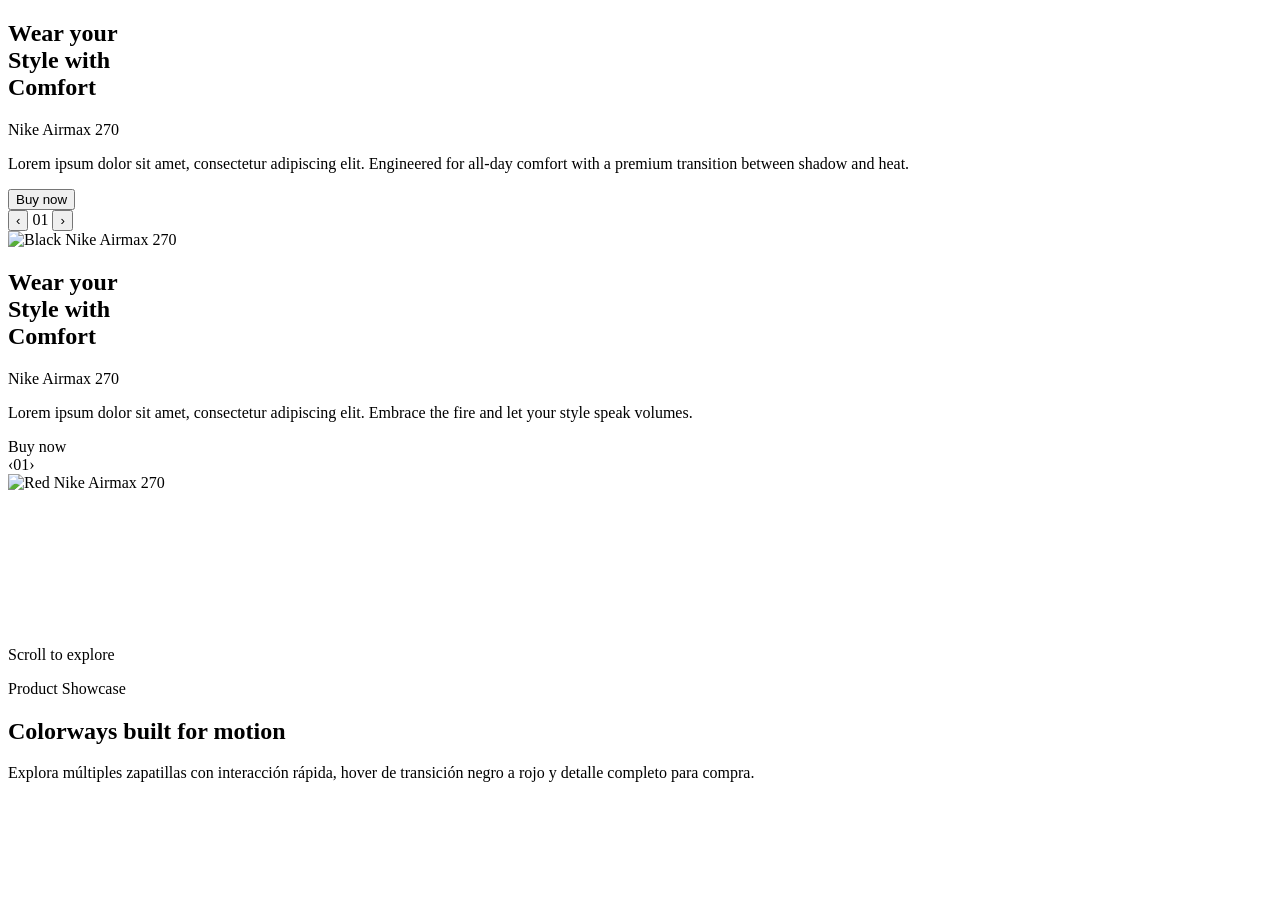
==== index.html @ 1568dc24 "Add files via upload" ====
<!DOCTYPE html>
<html lang="es">
<head>
  <meta charset="UTF-8">
  <meta name="viewport" content="width=device-width, initial-scale=1.0">
  <title>Leonardise | Premium Sneaker Showcase</title>
  <meta name="description" content="Leonardise premium e-commerce sneaker showcase with black to red Nike-inspired transition.">
  <link rel="stylesheet" href="assets/css/global.css">
  <link rel="stylesheet" href="assets/css/index.css">
  <link rel="stylesheet" href="assets/css/products.css">
</head>
<body>
  <div id="site-header"></div>
  <main>
    <section id="top" class="hero">
      <div class="hero-bg">
        <div class="hero-left">
          <div class="hero-content">
            <h1 class="hero-title">Wear your<br>Style with<br>Comfort</h1>
            <div class="hero-model">Nike Airmax 270</div>
            <p class="hero-text">Lorem ipsum dolor sit amet, consectetur adipiscing elit. Engineered for all-day comfort with a premium transition between shadow and heat.</p>
            <div class="hero-controls">
              <button id="hero-buy" class="btn btn-primary">Buy now</button>
              <div class="stepper">
                <button class="circle-btn" aria-label="Previous">‹</button>
                <span class="step">01</span>
                <button class="circle-btn" aria-label="Next">›</button>
              </div>
            </div>
          </div>
          <div class="hero-shoe-wrap"><img class="hero-shoe" src="assets/images/black-sneaker.png" alt="Black Nike Airmax 270"></div>
        </div>
        <div class="hero-right">
          <div class="hero-content">
            <h1 class="hero-title">Wear your<br>Style with<br>Comfort</h1>
            <div class="hero-model">Nike Airmax 270</div>
            <p class="hero-text">Lorem ipsum dolor sit amet, consectetur adipiscing elit. Embrace the fire and let your style speak volumes.</p>
            <div class="hero-controls">
              <span class="btn btn-primary">Buy now</span>
              <div class="stepper"><span class="circle-btn">‹</span><span class="step">01</span><span class="circle-btn">›</span></div>
            </div>
          </div>
          <div class="hero-shoe-wrap"><img class="hero-shoe" src="assets/images/red-sneaker.png" alt="Red Nike Airmax 270"></div>
        </div>
      </div>
      <svg class="slice-line" preserveAspectRatio="none"><line x1="35%" y1="0" x2="75%" y2="100%" stroke="white" stroke-width="2"></line></svg>
      <div class="vertical-copy">Scroll to explore</div>
      <div class="side-dots"><a href="#top"></a><a href="#products"></a><a href="#related"></a><a href="#site-footer"></a></div>
    </section>
    <section id="products" class="showcase-preview">
      <div class="container">
        <div class="preview-head">
          <div>
            <p class="eyebrow">Product Showcase</p>
            <h2 class="section-title">Colorways built for motion</h2>
          </div>
          <p class="muted">Explora múltiples zapatillas con interacción rápida, hover de transición negro a rojo y detalle completo para compra.</p>
        </div>
        <div id="product-grid" class="product-grid"></div>
      </div>
    </section>
  </main>
  <div id="site-footer"></div>
  <script src="assets/js/global.js"></script>
  <script src="assets/js/index.js"></script>
  <script src="assets/js/products.js"></script>
</body>
</html>
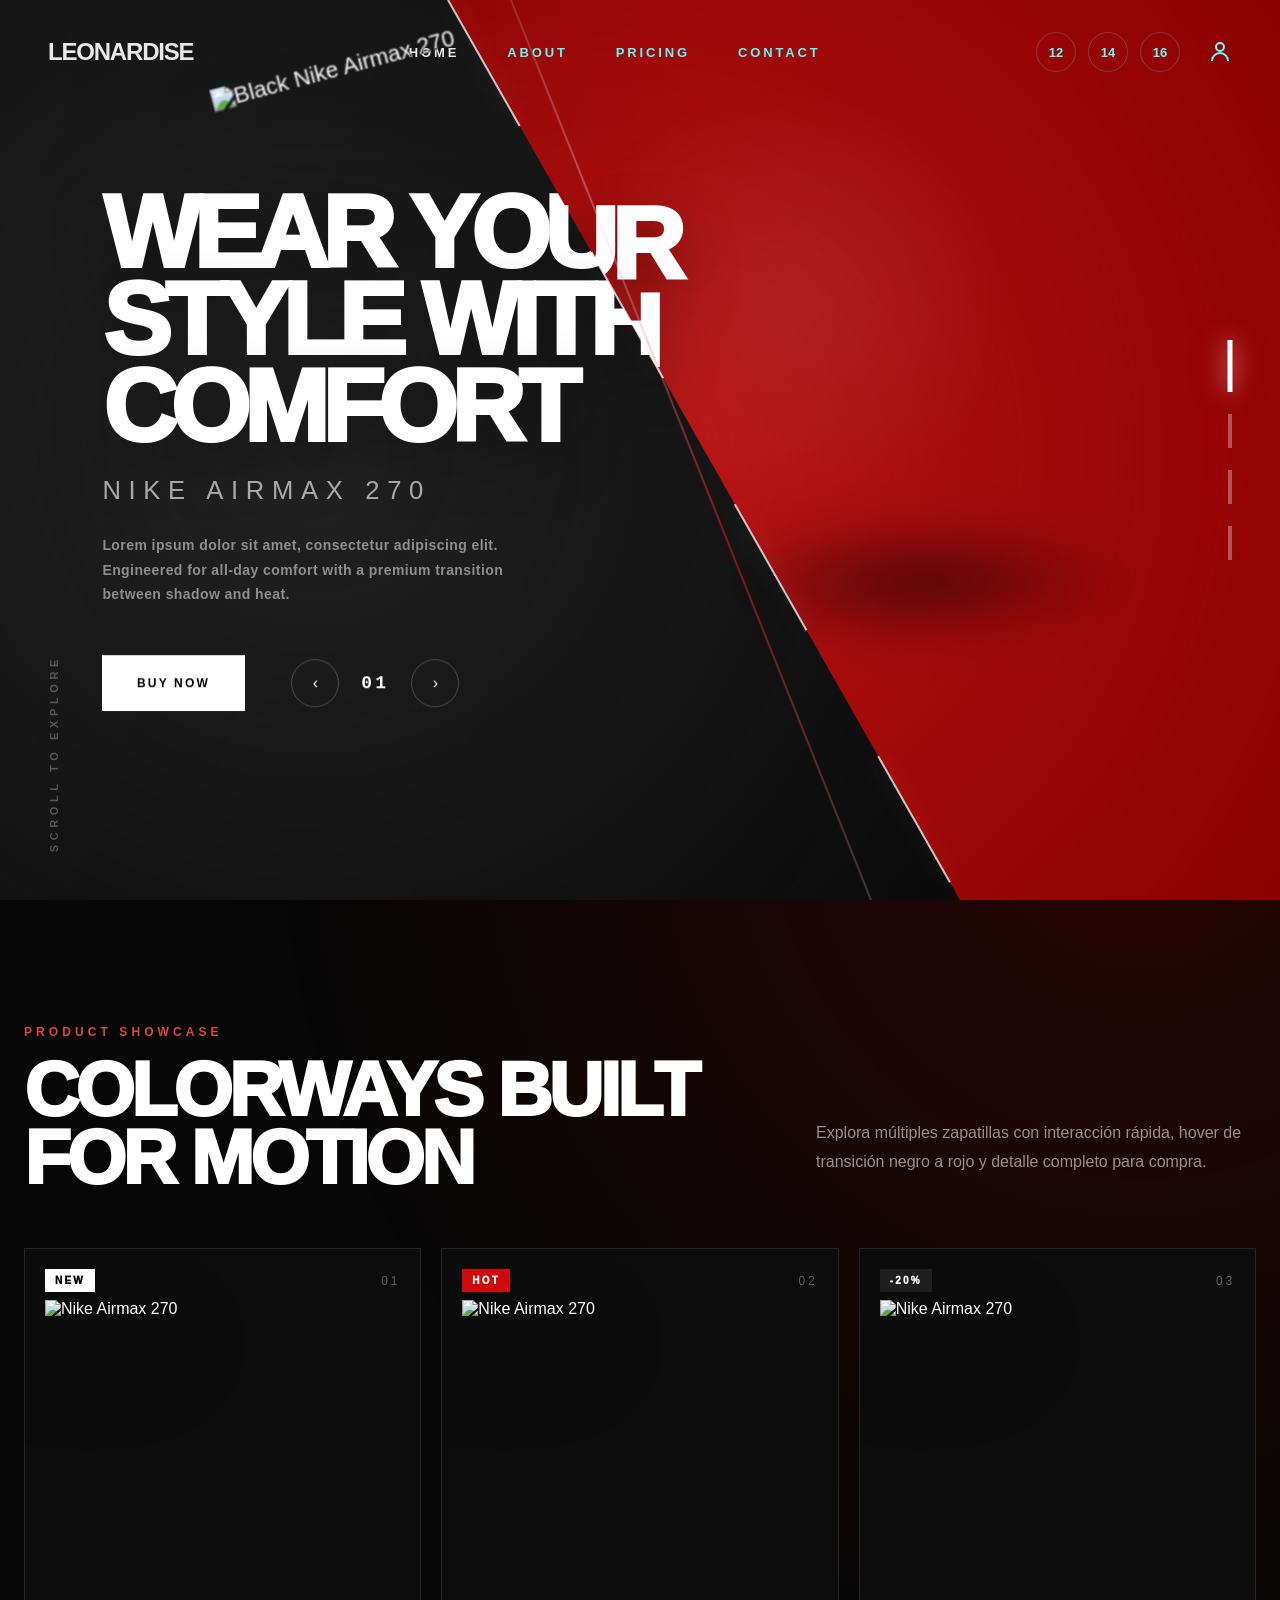
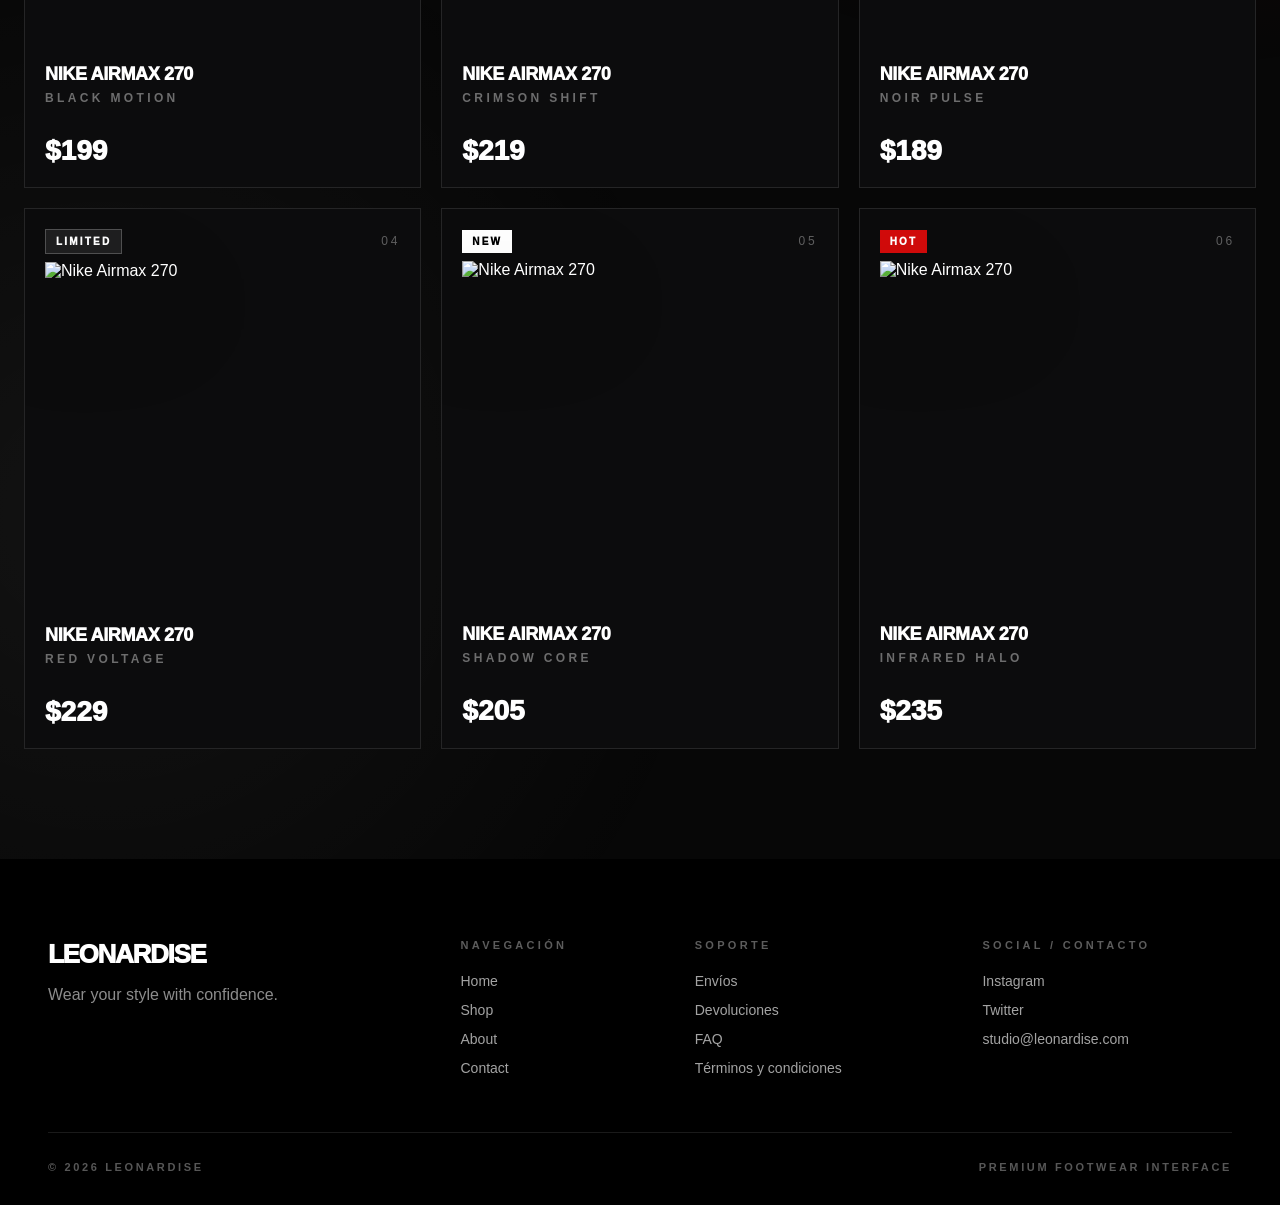
==== commit cbf4563e: "Update index.html" ====
--- a/index.html
+++ b/index.html
@@ -5,9 +5,9 @@
   <meta name="viewport" content="width=device-width, initial-scale=1.0">
   <title>Leonardise | Premium Sneaker Showcase</title>
   <meta name="description" content="Leonardise premium e-commerce sneaker showcase with black to red Nike-inspired transition.">
-  <link rel="stylesheet" href="assets/css/global.css">
-  <link rel="stylesheet" href="assets/css/index.css">
-  <link rel="stylesheet" href="assets/css/products.css">
+  <link rel="stylesheet" href="global.css">
+  <link rel="stylesheet" href="index.css">
+  <link rel="stylesheet" href="products.css">
 </head>
 <body>
   <div id="site-header"></div>
@@ -61,8 +61,8 @@
     </section>
   </main>
   <div id="site-footer"></div>
-  <script src="assets/js/global.js"></script>
-  <script src="assets/js/index.js"></script>
-  <script src="assets/js/products.js"></script>
+  <script src="global.js"></script>
+  <script src="index.js"></script>
+  <script src="products.js"></script>
 </body>
 </html>
--- a/global.css
+++ b/global.css
@@ -0,0 +1,539 @@
+* {
+  box-sizing: border-box;
+}
+
+html {
+  scroll-behavior: smooth;
+}
+
+body {
+  margin: 0;
+  overflow-x: hidden;
+  background: #050505;
+  color: #fff;
+  font-family: Inter, Arial, Helvetica, sans-serif;
+  cursor: none;
+}
+
+a {
+  color: inherit;
+  text-decoration: none;
+}
+
+button,
+input,
+textarea,
+select {
+  font: inherit;
+}
+
+button {
+  cursor: none;
+}
+
+img {
+  display: block;
+  max-width: 100%;
+}
+
+.nav {
+  position: fixed;
+  top: 0;
+  left: 0;
+  z-index: 50;
+  display: flex;
+  width: 100%;
+  align-items: center;
+  justify-content: space-between;
+  padding: 32px 48px;
+  color: #fff;
+  mix-blend-mode: difference;
+  opacity: 0;
+  transform: translateY(-16px);
+  animation: navReveal 0.9s cubic-bezier(0.16, 1, 0.3, 1) 0.18s forwards;
+}
+
+.logo {
+  position: relative;
+  font-size: 24px;
+  font-weight: 900;
+  text-transform: uppercase;
+  letter-spacing: -0.05em;
+  transition: opacity 0.35s ease, transform 0.35s ease;
+}
+
+.logo:hover {
+  opacity: 0.78;
+  transform: translateY(-1px);
+}
+
+.nav-links {
+  display: flex;
+  gap: 48px;
+  font-size: 13px;
+  font-weight: 800;
+  text-transform: uppercase;
+  letter-spacing: 0.22em;
+}
+
+.nav-links a,
+.footer-links a {
+  position: relative;
+  transition: color 0.28s ease, opacity 0.28s ease, transform 0.28s ease;
+}
+
+.nav-links a::after,
+.footer-links a::after {
+  position: absolute;
+  right: 0;
+  bottom: -8px;
+  left: 0;
+  height: 1px;
+  background: currentColor;
+  content: "";
+  transform: scaleX(0);
+  transform-origin: right;
+  transition: transform 0.45s cubic-bezier(0.16, 1, 0.3, 1);
+}
+
+.nav-links a:hover,
+.footer-links a:hover {
+  color: #fff;
+  transform: translateY(-1px);
+}
+
+.nav-links a:hover::after,
+.footer-links a:hover::after {
+  transform: scaleX(1);
+  transform-origin: left;
+}
+
+.nav-actions {
+  display: flex;
+  align-items: center;
+  gap: 28px;
+}
+
+.size-pills {
+  display: flex;
+  gap: 12px;
+}
+
+.size-pill {
+  position: relative;
+  display: grid;
+  width: 40px;
+  height: 40px;
+  place-items: center;
+  overflow: hidden;
+  border: 1px solid rgba(255, 255, 255, 0.22);
+  border-radius: 50%;
+  background: transparent;
+  color: #fff;
+  font-size: 13px;
+  font-weight: 800;
+  transition: color 0.35s ease, border-color 0.35s ease, background 0.35s ease, transform 0.35s ease, box-shadow 0.35s ease;
+}
+
+.size-pill::before {
+  position: absolute;
+  inset: -2px;
+  border-radius: inherit;
+  background: radial-gradient(circle, rgba(255, 255, 255, 0.98), rgba(255, 255, 255, 0.42));
+  content: "";
+  opacity: 0;
+  transform: scale(0.22);
+  transition: opacity 0.35s ease, transform 0.45s cubic-bezier(0.16, 1, 0.3, 1);
+}
+
+.size-pill span,
+.size-pill {
+  isolation: isolate;
+}
+
+.size-pill:hover,
+.size-pill.active {
+  border-color: #fff;
+  color: #000;
+  transform: translateY(-2px) scale(1.06);
+  box-shadow: 0 0 28px rgba(255, 255, 255, 0.2), 0 0 48px rgba(196, 0, 0, 0.24);
+}
+
+.size-pill:hover::before,
+.size-pill.active::before {
+  opacity: 1;
+  transform: scale(1);
+  z-index: -1;
+}
+
+.size-pill.size-pop {
+  animation: sizePop 0.42s cubic-bezier(0.16, 1, 0.3, 1);
+}
+
+.profile-icon {
+  display: grid;
+  width: 24px;
+  height: 24px;
+  place-items: center;
+  border: 0;
+  background: transparent;
+  color: #fff;
+  transition: transform 0.35s ease, filter 0.35s ease;
+}
+
+.profile-icon:hover {
+  transform: translateY(-1px) scale(1.12);
+  filter: drop-shadow(0 0 14px rgba(255, 255, 255, 0.75));
+}
+
+.container {
+  width: min(1280px, calc(100% - 48px));
+  margin: 0 auto;
+}
+
+.eyebrow {
+  font-size: 12px;
+  font-weight: 900;
+  text-transform: uppercase;
+  letter-spacing: 0.34em;
+  color: rgba(255, 80, 80, 0.86);
+}
+
+.section-title {
+  margin: 0;
+  font-size: clamp(40px, 6vw, 76px);
+  font-weight: 950;
+  line-height: 0.9;
+  text-transform: uppercase;
+  letter-spacing: -0.05em;
+}
+
+.muted {
+  color: rgba(255, 255, 255, 0.55);
+}
+
+.btn {
+  position: relative;
+  display: inline-flex;
+  height: 56px;
+  align-items: center;
+  justify-content: center;
+  gap: 12px;
+  overflow: hidden;
+  border: 1px solid rgba(255, 255, 255, 0.16);
+  padding: 0 34px;
+  text-transform: uppercase;
+  letter-spacing: 0.18em;
+  font-size: 12px;
+  font-weight: 900;
+  transition: transform 0.42s cubic-bezier(0.16, 1, 0.3, 1), box-shadow 0.42s ease, background 0.42s ease, color 0.42s ease, border-color 0.42s ease;
+  will-change: transform, box-shadow;
+}
+
+.btn::before {
+  position: absolute;
+  inset: -60%;
+  background: radial-gradient(circle at var(--btn-x, 50%) var(--btn-y, 50%), rgba(255, 0, 0, 0.52), transparent 34%);
+  content: "";
+  opacity: 0;
+  transition: opacity 0.38s ease;
+}
+
+.btn::after {
+  position: absolute;
+  inset: 0;
+  background: linear-gradient(110deg, transparent 0%, rgba(255, 255, 255, 0.45) 45%, transparent 60%);
+  content: "";
+  transform: translateX(-120%);
+  transition: transform 0.7s cubic-bezier(0.16, 1, 0.3, 1);
+}
+
+.btn:hover {
+  transform: translateY(-3px) scale(1.08);
+  box-shadow: 0 18px 42px rgba(170, 0, 0, 0.38), 0 0 40px rgba(255, 0, 0, 0.2);
+}
+
+.btn:hover::before {
+  opacity: 1;
+}
+
+.btn:hover::after {
+  transform: translateX(120%);
+}
+
+.btn-primary {
+  border-color: #fff;
+  background: #fff;
+  color: #000;
+}
+
+.btn-primary:hover {
+  background: transparent;
+  color: #fff;
+  border-color: rgba(255, 255, 255, 0.86);
+}
+
+.btn-secondary {
+  background: transparent;
+  color: #fff;
+}
+
+.btn-secondary:hover {
+  border-color: #fff;
+  background: rgba(255, 255, 255, 0.06);
+}
+
+.site-footer {
+  background: #000;
+  padding: 80px 48px 32px;
+}
+
+.footer-grid {
+  display: grid;
+  grid-template-columns: 2fr 1fr 1.3fr 1.4fr;
+  gap: 56px;
+  border-bottom: 1px solid rgba(255, 255, 255, 0.1);
+  padding-bottom: 56px;
+}
+
+.footer-logo {
+  font-size: 26px;
+  font-weight: 950;
+  text-transform: uppercase;
+  letter-spacing: -0.05em;
+}
+
+.footer-heading {
+  margin: 0 0 22px;
+  color: rgba(255, 255, 255, 0.36);
+  font-size: 11px;
+  font-weight: 900;
+  text-transform: uppercase;
+  letter-spacing: 0.3em;
+}
+
+.footer-links {
+  display: grid;
+  gap: 13px;
+}
+
+.footer-links a {
+  width: fit-content;
+  color: rgba(255, 255, 255, 0.64);
+  font-size: 14px;
+}
+
+.footer-bottom {
+  display: flex;
+  justify-content: space-between;
+  gap: 24px;
+  padding-top: 28px;
+  color: rgba(255, 255, 255, 0.34);
+  font-size: 11px;
+  font-weight: 800;
+  text-transform: uppercase;
+  letter-spacing: 0.24em;
+}
+
+.modal-open {
+  overflow: hidden;
+}
+
+.page-shell {
+  min-height: 100vh;
+  padding-top: 120px;
+  background: radial-gradient(circle at 75% 10%, rgba(140, 0, 0, 0.22), transparent 34%), #070707;
+}
+
+.simple-hero {
+  padding: 90px 0 50px;
+}
+
+.simple-copy {
+  max-width: 720px;
+  color: rgba(255, 255, 255, 0.58);
+  font-size: 16px;
+  line-height: 1.9;
+}
+
+.form-card {
+  width: min(520px, calc(100% - 40px));
+  margin: 0 auto;
+  border: 1px solid rgba(255, 255, 255, 0.12);
+  background: rgba(255, 255, 255, 0.035);
+  padding: 42px;
+  box-shadow: 0 30px 110px rgba(120, 0, 0, 0.24);
+}
+
+.field {
+  display: grid;
+  gap: 10px;
+  margin-bottom: 18px;
+}
+
+.field label {
+  color: rgba(255, 255, 255, 0.42);
+  font-size: 11px;
+  font-weight: 900;
+  text-transform: uppercase;
+  letter-spacing: 0.24em;
+}
+
+.field input,
+.field textarea {
+  width: 100%;
+  border: 1px solid rgba(255, 255, 255, 0.14);
+  background: #090909;
+  color: #fff;
+  outline: none;
+  padding: 16px;
+  transition: border-color 0.25s ease, box-shadow 0.25s ease, background 0.25s ease;
+}
+
+.field textarea {
+  min-height: 150px;
+  resize: vertical;
+}
+
+.field input:focus,
+.field textarea:focus {
+  border-color: #fff;
+  background: #0c0c0c;
+  box-shadow: 0 0 24px rgba(255, 255, 255, 0.08);
+}
+
+.message {
+  margin-top: 16px;
+  color: rgba(255, 255, 255, 0.7);
+  font-size: 14px;
+}
+
+.cursor-orb,
+.cursor-dot {
+  position: fixed;
+  top: 0;
+  left: 0;
+  z-index: 9999;
+  pointer-events: none;
+  opacity: 0;
+  transform: translate3d(-50%, -50%, 0);
+  transition: opacity 0.25s ease, width 0.28s ease, height 0.28s ease, border-color 0.28s ease, background 0.28s ease;
+}
+
+.cursor-orb {
+  width: 42px;
+  height: 42px;
+  border: 1px solid rgba(255, 255, 255, 0.35);
+  border-radius: 50%;
+  background: radial-gradient(circle, rgba(190, 0, 0, 0.16), transparent 64%);
+  mix-blend-mode: difference;
+}
+
+.cursor-dot {
+  width: 5px;
+  height: 5px;
+  border-radius: 50%;
+  background: #fff;
+  box-shadow: 0 0 18px rgba(255, 0, 0, 0.8);
+}
+
+.cursor-orb.visible,
+.cursor-dot.visible {
+  opacity: 1;
+}
+
+.cursor-orb.hovering {
+  width: 72px;
+  height: 72px;
+  border-color: rgba(255, 50, 50, 0.8);
+  background: radial-gradient(circle, rgba(255, 0, 0, 0.2), transparent 68%);
+}
+
+@keyframes navReveal {
+  to {
+    opacity: 1;
+    transform: translateY(0);
+  }
+}
+
+@keyframes sizePop {
+  0% {
+    transform: scale(1);
+  }
+  45% {
+    transform: scale(1.22);
+  }
+  100% {
+    transform: scale(1.06);
+  }
+}
+
+@media (max-width: 900px) {
+  body {
+    cursor: auto;
+  }
+
+  button,
+  a {
+    cursor: pointer;
+  }
+
+  .cursor-orb,
+  .cursor-dot {
+    display: none;
+  }
+
+  .nav {
+    padding: 24px;
+  }
+
+  .nav-links,
+  .size-pills {
+    display: none;
+  }
+
+  .footer-grid {
+    grid-template-columns: 1fr 1fr;
+  }
+
+  .footer-bottom {
+    flex-direction: column;
+  }
+
+  .site-footer {
+    padding: 64px 24px 28px;
+  }
+}
+
+@media (max-width: 560px) {
+  .container {
+    width: min(100% - 32px, 1280px);
+  }
+
+  .footer-grid {
+    grid-template-columns: 1fr;
+  }
+
+  .form-card {
+    padding: 28px;
+  }
+
+  .nav {
+    padding: 20px 16px;
+  }
+
+  .logo {
+    font-size: 20px;
+  }
+}
+
+@media (prefers-reduced-motion: reduce) {
+  *,
+  *::before,
+  *::after {
+    scroll-behavior: auto !important;
+    animation-duration: 0.001ms !important;
+    animation-iteration-count: 1 !important;
+    transition-duration: 0.001ms !important;
+  }
+}
--- a/index.css
+++ b/index.css
@@ -0,0 +1,506 @@
+/* ── Hero ─────────────────────────────────────────────────────────────────── */
+.hero {
+  --mouse-x: 0px;
+  --mouse-y: 0px;
+  --tilt-x: 0deg;
+  --tilt-y: 0deg;
+  --scroll-shift: 0px;
+  --shoe-scale: 1;
+  position: relative;
+  min-height: 100vh;
+  overflow: hidden;
+  background: #050505;
+  perspective: 1200px;
+  isolation: isolate;
+}
+
+/* OPTIM: eliminado filter:blur(22px) en ::before animado.
+   Un blur sobre un área tan grande es el mayor cuello de botella de la página.
+   Reemplazado por gradiente opaco estático → zero GPU cost en cada frame. */
+.hero::before {
+  position: absolute;
+  inset: -20%; /* Aumentado para que no se corten los bordes al moverlo */
+  z-index: 0;
+  background: radial-gradient(
+    circle at center,
+    rgba(255, 255, 255, 0.04),
+    transparent 38%
+  );
+  content: "";
+  opacity: 0.9;
+  /* El movimiento se hace aquí, es mucho más fluido para la GPU */
+  transform: translate3d(calc(var(--mouse-x) * 0.1), calc(var(--mouse-y) * 0.1), 0);
+  will-change: transform;
+  backface-visibility: hidden;
+}
+
+.hero-bg {
+  position: absolute;
+  inset: 0;
+  z-index: 1;
+}
+
+/* OPTIM: .hero-left y .hero-right son fondos estáticos.
+   Eliminado will-change:transform → evita capas GPU innecesarias permanentes.
+   El paralax leve (scroll-shift*0.1) se aplica en JS con requestAnimationFrame,
+   que ya es eficiente. */
+.hero-left,
+.hero-right {
+  position: absolute;
+  inset: 0;
+  overflow: hidden;
+  transform: translate3d(0, calc(var(--scroll-shift) * 0.1), 0);
+}
+
+.hero-left {
+  background: #0a0a0a;
+}
+
+/* OPTIM: eliminado filter:blur(4px) en ::before de hero-left.
+   Era invisible (fondo oscuro sobre fondo oscuro) y costaba una operación de blur. */
+.hero-left::before {
+  position: absolute;
+  inset: -12%;
+  background: radial-gradient(circle at 30% 50%, rgba(50, 50, 50, 0.62), transparent 60%);
+  content: "";
+  transform: translate3d(calc(var(--mouse-x) * 0.015), calc(var(--mouse-y) * 0.015), 0) scale(1.04);
+}
+
+/* OPTIM: eliminado backdrop-filter:blur(0.4px) → prácticamente invisible
+   pero forzaba una capa de composición. */
+.hero-left::after {
+  position: absolute;
+  inset: 0;
+  background: linear-gradient(110deg, rgba(255, 255, 255, 0.03), transparent 34%, rgba(255, 255, 255, 0.015));
+  content: "";
+  opacity: 0.7;
+}
+
+.hero-right {
+  clip-path: polygon(35% 0, 100% 0, 100% 100%, 75% 100%);
+  background: #8b0000;
+  pointer-events: none;
+}
+
+/* OPTIM: eliminado filter:blur(6px) del ::before de hero-right.
+   La mezcla mix-blend-mode:overlay + blur es uno de los pares más costosos.
+   Reemplazado por gradiente puro. */
+.hero-right::before {
+  position: absolute;
+  inset: -20%;
+  background: radial-gradient(circle at center, rgba(255, 50, 50, 0.4), transparent 70%);
+  content: "";
+  /* Movimiento sólido por capa, no por redibujado de pixel */
+  transform: translate3d(calc(var(--mouse-x) * -0.05), calc(var(--mouse-y) * -0.05), 0) scale(1.04);
+  will-change: transform;
+  backface-visibility: hidden;
+}
+.hero-right::after {
+  position: absolute;
+  inset: 0;
+  background:
+    radial-gradient(circle at 62% 34%, rgba(255, 255, 255, 0.08), transparent 24%),
+    linear-gradient(90deg, rgba(0, 0, 0, 0.18), transparent 55%);
+  content: "";
+  opacity: 0.9;
+}
+
+/* ── Hero content ─────────────────────────────────────────────────────────── */
+.hero-content {
+  position: absolute;
+  top: 50%;
+  left: 8%;
+  z-index: 10;
+  max-width: 680px;
+  transform: translateY(-50%);
+}
+
+.hero-title,
+.hero-model,
+.hero-text,
+.hero-controls {
+  opacity: 0;
+  transform: translate3d(-44px, 0, 0);
+  animation: heroTextIn 0.95s cubic-bezier(0.16, 1, 0.3, 1) forwards;
+}
+
+.hero-model   { animation-delay: 0.12s; }
+.hero-text    { animation-delay: 0.22s; }
+.hero-controls { animation-delay: 0.34s; }
+
+.hero-title {
+  margin: 0 0 26px;
+  color: #fff;
+  font-size: clamp(68px, 8vw, 116px);
+  font-weight: 950;
+  line-height: 0.85;
+  text-transform: uppercase;
+  letter-spacing: -0.065em;
+  text-shadow: 0 22px 54px rgba(0, 0, 0, 0.34);
+}
+
+.hero-model {
+  margin-bottom: 28px;
+  color: rgba(255, 255, 255, 0.62);
+  font-size: clamp(18px, 2vw, 26px);
+  font-weight: 300;
+  text-transform: uppercase;
+  letter-spacing: 0.3em;
+}
+
+.hero-text {
+  max-width: 430px;
+  margin: 0 0 48px;
+  color: rgba(255, 255, 255, 0.5);
+  font-size: 14px;
+  font-weight: 600;
+  line-height: 1.75;
+  letter-spacing: 0.03em;
+}
+
+.hero-controls {
+  display: flex;
+  flex-wrap: wrap;
+  align-items: center;
+  gap: 46px;
+}
+
+/* ── Stepper ──────────────────────────────────────────────────────────────── */
+.stepper {
+  display: flex;
+  align-items: center;
+  gap: 22px;
+}
+
+.circle-btn {
+  position: relative;
+  display: grid;
+  width: 48px;
+  height: 48px;
+  place-items: center;
+  overflow: hidden;
+  border: 1px solid rgba(255, 255, 255, 0.22);
+  border-radius: 50%;
+  background: transparent;
+  color: #fff;
+  transition: border-color 0.3s ease, background 0.3s ease, transform 0.3s ease, box-shadow 0.3s ease;
+}
+
+.circle-btn:hover {
+  border-color: #fff;
+  background: rgba(255, 255, 255, 0.06);
+  transform: scale(1.08);
+  box-shadow: 0 0 24px rgba(255, 255, 255, 0.16);
+}
+
+.step {
+  font-family: monospace;
+  font-size: 18px;
+  font-weight: 900;
+  letter-spacing: 0.18em;
+}
+
+/* ── Hero shoe ────────────────────────────────────────────────────────────── */
+.hero-shoe-wrap {
+  position: absolute;
+  top: 50%;
+  right: 7%;
+  display: grid;
+  width: min(56vw, 980px);
+  aspect-ratio: 1;
+  place-items: center;
+  pointer-events: none;
+  transform: translate3d(var(--shoe-x, 0px), calc(-50% + var(--scroll-shift)), 0)
+             rotate(-15deg)
+             rotateX(var(--tilt-y))
+             rotateY(var(--tilt-x))
+             scale(var(--shoe-scale));
+  transform-style: preserve-3d;
+  /* OPTIM: transition corto solo para el tilt suave; el JS ya usa lerp */
+  transition: transform 0.08s linear;
+  will-change: transform;
+  animation: shoeWrapIn 1.05s cubic-bezier(0.16, 1, 0.3, 1) 0.12s both;
+}
+
+.hero-shoe-wrap::before {
+  position: absolute;
+  right: 12%;
+  bottom: 20%;
+  width: 62%;
+  height: 18%;
+  border-radius: 50%;
+  /* OPTIM: mantenemos este blur porque es estático (no animado) y pequeño */
+  background: radial-gradient(ellipse, rgba(0, 0, 0, 0.75), transparent 68%);
+  content: "";
+  filter: blur(22px);
+  transform: translateZ(-80px) rotate(14deg);
+  opacity: 0.72;
+}
+
+.hero-shoe {
+  position: absolute;
+  width: 100%;
+  height: 100%;
+  object-fit: contain;
+  opacity: 0;
+  /* OPTIM: drop-shadow simplificado a 2 capas (era 2 también; ok) */
+  filter: drop-shadow(0 34px 70px rgba(0, 0, 0, 0.92)) drop-shadow(0 0 34px rgba(255, 255, 255, 0.055));
+  transform: translateZ(80px) scale(1.28);
+  will-change: transform, opacity;
+  animation:
+    shoeImageIn  1.05s cubic-bezier(0.16, 1, 0.3, 1) 0.18s forwards,
+    shoeFloat    5.8s  ease-in-out                    1.24s infinite;
+}
+
+.hero-right .hero-shoe {
+  filter: drop-shadow(0 42px 86px rgba(100, 0, 0, 0.86)) drop-shadow(0 0 45px rgba(255, 30, 30, 0.18));
+}
+
+/* ── Decorative line ──────────────────────────────────────────────────────── */
+.slice-line {
+  position: absolute;
+  inset: 0;
+  z-index: 6;
+  width: 100%;
+  height: 100%;
+  pointer-events: none;
+  /* OPTIM: drop-shadow simplificado + eliminado mix-blend-mode:screen
+     que forzaba composición de toda la capa inferior */
+  filter: drop-shadow(0 0 12px rgba(255, 255, 255, 0.4));
+  opacity: 0.75;
+}
+
+.slice-line line {
+  stroke-dasharray: 145;
+  stroke-dashoffset: 145;
+  animation:
+    diagonalReveal 0.95s cubic-bezier(0.16, 1, 0.3, 1) 0.14s forwards,
+    diagonalEnergy 3.8s  ease-in-out                    1.08s infinite;
+}
+
+/* ── Diagonal beam ────────────────────────────────────────────────────────── */
+.hero::after {
+  position: absolute;
+  top: -20%;
+  bottom: -20%;
+  left: 34.2%;
+  z-index: 5;
+  width: 2px;
+  background: linear-gradient(
+    180deg,
+    transparent,
+    rgba(255, 255, 255, 0.42),
+    rgba(255, 28, 28, 0.72),
+    rgba(255, 255, 255, 0.28),
+    transparent
+  );
+  content: "";
+  /* OPTIM: simplificado drop-shadow; eliminado doble drop-shadow en blur
+     que se recalculaba en cada frame de la animación diagonalBeamPulse */
+  filter: blur(0.5px);
+  opacity: 0;
+  transform: rotate(-21.8deg) scaleY(0.1);
+  transform-origin: top;
+  animation:
+    diagonalBeamReveal 1s   cubic-bezier(0.16, 1, 0.3, 1) 0.15s forwards,
+    diagonalBeamPulse  4.2s ease-in-out                    1.12s infinite;
+  pointer-events: none;
+  will-change: opacity;
+}
+
+/* ── UI chrome ────────────────────────────────────────────────────────────── */
+.vertical-copy {
+  position: absolute;
+  bottom: 48px;
+  left: 48px;
+  z-index: 12;
+  color: rgba(255, 255, 255, 0.28);
+  font-size: 11px;
+  font-weight: 900;
+  text-transform: uppercase;
+  letter-spacing: 0.42em;
+  transform: rotate(180deg);
+  writing-mode: vertical-rl;
+  opacity: 0;
+  animation: fadeUp 0.9s cubic-bezier(0.16, 1, 0.3, 1) 0.72s forwards;
+}
+
+.side-dots {
+  position: absolute;
+  top: 50%;
+  right: 48px;
+  z-index: 20;
+  display: flex;
+  flex-direction: column;
+  gap: 22px;
+  transform: translateY(-50%);
+  opacity: 0;
+  animation: fadeUp 0.9s cubic-bezier(0.16, 1, 0.3, 1) 0.66s forwards;
+}
+
+.side-dots a {
+  width: 4px;
+  height: 34px;
+  background: rgba(255, 255, 255, 0.32);
+  transition: height 0.32s ease, background 0.32s ease, transform 0.32s ease, box-shadow 0.32s ease;
+}
+
+.side-dots a:first-child,
+.side-dots a:hover {
+  height: 52px;
+  background: #fff;
+  transform: scaleX(1.25);
+  box-shadow: 0 0 20px rgba(255, 255, 255, 0.7), 0 0 34px rgba(255, 0, 0, 0.38);
+}
+
+/* ── Showcase section ─────────────────────────────────────────────────────── */
+.showcase-preview {
+  position: relative;
+  overflow: hidden;
+  background: #070707;
+  padding: 110px 0;
+  contain: layout style paint;
+}
+
+.showcase-preview::before {
+  position: absolute;
+  inset: -20%;
+  background:
+    radial-gradient(circle at 78% 10%, rgba(140, 0, 0, 0.25), transparent 36%),
+    radial-gradient(circle at 20% 70%, rgba(255, 255, 255, 0.05), transparent 30%);
+  content: "";
+  transform: translate3d(0, calc(var(--section-shift, 0px) * -0.18), 0);
+}
+
+.preview-head {
+  position: relative;
+  display: flex;
+  align-items: flex-end;
+  justify-content: space-between;
+  gap: 36px;
+  margin-bottom: 56px;
+}
+
+.preview-head p {
+  max-width: 440px;
+  line-height: 1.8;
+}
+
+/* ── Keyframes ────────────────────────────────────────────────────────────── */
+@keyframes heroTextIn {
+  0% {
+    opacity: 0;
+    transform: translate3d(-48px, 0, 0);
+    /* OPTIM: eliminado filter:blur(7px) del keyframe → blur animado en texto
+       es extremadamente costoso (re-rasterización en cada frame) */
+  }
+  100% {
+    opacity: 1;
+    transform: translate3d(0, 0, 0);
+  }
+}
+
+@keyframes shoeWrapIn {
+  0%   { opacity: 0; }
+  100% { opacity: 1; }
+}
+
+@keyframes shoeImageIn {
+  0% {
+    opacity: 0;
+    transform: translateZ(40px) scale(1.12);
+    /* OPTIM: eliminado filter:blur(7px) del keyframe del zapato
+       (misma razón que heroTextIn) */
+  }
+  100% {
+    opacity: 1;
+    transform: translateZ(80px) scale(1.42);
+  }
+}
+
+@keyframes shoeFloat {
+  0%, 100% { translate: 0 0; }
+  50%       { translate: 0 -10px; }
+}
+
+@keyframes diagonalReveal {
+  to { stroke-dashoffset: 0; }
+}
+
+@keyframes diagonalEnergy {
+  0%, 100% { opacity: 0.52; stroke-width: 1.4; }
+  50%       { opacity: 1;    stroke-width: 2.6; }
+}
+
+@keyframes diagonalBeamReveal {
+  0%   { opacity: 0;    transform: rotate(-21.8deg) scaleY(0.1); }
+  100% { opacity: 0.65; transform: rotate(-21.8deg) scaleY(1.25); }
+}
+
+/* OPTIM: simplificado diagonalBeamPulse — eliminado drop-shadow animado
+   (drop-shadow con blur en cada frame de una animación infinite es muy costoso).
+   Solo se anima opacity. */
+@keyframes diagonalBeamPulse {
+  0%, 100% { opacity: 0.35; }
+  50%       { opacity: 0.75; }
+}
+
+@keyframes fadeUp {
+  0%   { opacity: 0; translate: 0 14px; }
+  100% { opacity: 1; translate: 0 0; }
+}
+
+/* ── Responsive ───────────────────────────────────────────────────────────── */
+@media (max-width: 900px) {
+  .hero-title {
+    font-size: 58px;
+  }
+
+  .hero-content {
+    right: 24px;
+    left: 24px;
+  }
+
+  .hero-shoe-wrap {
+    right: -28%;
+    width: 98vw;
+    opacity: 0.72;
+  }
+
+  .hero-right {
+    clip-path: polygon(54% 0, 100% 0, 100% 100%, 80% 100%);
+  }
+
+  .hero::after {
+    left: 54%;
+  }
+
+  .preview-head {
+    display: block;
+  }
+
+  .vertical-copy,
+  .side-dots {
+    display: none;
+  }
+}
+
+@media (max-width: 560px) {
+  .hero-title {
+    font-size: 48px;
+  }
+
+  .hero-model {
+    font-size: 15px;
+  }
+
+  .hero-controls {
+    gap: 22px;
+  }
+
+  .hero-shoe-wrap {
+    top: 58%;
+    right: -45%;
+    opacity: 0.6;
+  }
+}
--- a/products.css
+++ b/products.css
@@ -0,0 +1 @@
+.products-page{padding:140px 0 100px;background:radial-gradient(circle at 78% 8%,rgba(150,0,0,.25),transparent 35%),radial-gradient(circle at 12% 70%,rgba(255,255,255,.05),transparent 28%),#070707}.products-header{display:flex;justify-content:space-between;align-items:flex-end;gap:36px;margin-bottom:54px}.products-header p{max-width:440px;line-height:1.8;color:rgba(255,255,255,.52)}.product-grid{display:grid;grid-template-columns:repeat(3,1fr);gap:20px}.product-card{position:relative;min-height:400px;overflow:hidden;border:1px solid rgba(255,255,255,.1);background:#0c0c0d;padding:20px;text-align:left;color:#fff;transition:.5s}.product-card:before{content:"";position:absolute;inset:0;opacity:0;background:radial-gradient(circle at 65% 25%,rgba(210,0,0,.36),transparent 46%),linear-gradient(135deg,transparent 0,transparent 48%,rgba(255,255,255,.08) 49%,rgba(255,255,255,.02) 51%,transparent 52%);transition:.5s}.product-card:hover{transform:translateY(-8px);border-color:rgba(255,255,255,.32);background:#111113;box-shadow:0 30px 90px rgba(140,0,0,.26)}.product-card:hover:before{opacity:1}.product-inner{position:relative;display:flex;min-height:360px;flex-direction:column;justify-content:space-between}.product-top{display:flex;align-items:center;justify-content:space-between}.badge{padding:6px 10px;font-size:10px;font-weight:950;letter-spacing:.22em;text-transform:uppercase}.badge-new{background:#fff;color:#000}.badge-hot{background:#d20b0b;color:#fff}.badge-sale{background:#202020;color:#fff}.badge-limited{border:1px solid rgba(255,255,255,.22);background:rgba(255,255,255,.08);color:#fff}.product-number{font-size:12px;letter-spacing:.24em;color:rgba(255,255,255,.34)}.product-image{position:relative;aspect-ratio:1;margin:8px 0}.product-image img{position:absolute;inset:0;width:100%;height:100%;object-fit:contain;filter:drop-shadow(0 34px 48px rgba(0,0,0,.65));transition:.7s}.product-image .red{opacity:0;filter:drop-shadow(0 34px 58px rgba(160,0,0,.55))}.product-card:hover .product-image img{transform:scale(1.05)}.product-card:hover .product-image .black{opacity:0}.product-card:hover .product-image .red{opacity:1}.product-name{margin:0;font-size:18px;font-weight:950;text-transform:uppercase;letter-spacing:-.02em}.product-model{margin:6px 0 0;font-size:12px;font-weight:800;text-transform:uppercase;letter-spacing:.28em;color:rgba(255,255,255,.4)}.product-bottom{display:flex;align-items:flex-end;justify-content:space-between;gap:18px;margin-top:22px}.price{font-size:28px;font-weight:950}.quick-view{transform:translateY(12px);opacity:0;border:1px solid rgba(255,255,255,.16);padding:13px 16px;font-size:11px;font-weight:950;letter-spacing:.18em;text-transform:uppercase;color:#fff;transition:.5s}.product-card:hover .quick-view{transform:translateY(0);opacity:1}.related-section{border-top:1px solid rgba(255,255,255,.1);background:#0a0a0a;padding:80px 0}.related-row{display:flex;gap:20px;overflow-x:auto;scroll-snap-type:x mandatory;padding-bottom:8px}.related-card{min-width:280px;scroll-snap-align:start;border:1px solid rgba(255,255,255,.1);background:rgba(0,0,0,.42);padding:16px;color:#fff;transition:.35s}.related-card:hover{border-color:rgba(255,255,255,.35);background:rgba(255,255,255,.04)}@media(max-width:1100px){.product-grid{grid-template-columns:repeat(2,1fr)}}@media(max-width:700px){.products-header{display:block}.product-grid{grid-template-columns:1fr}.products-page{padding-top:120px}}
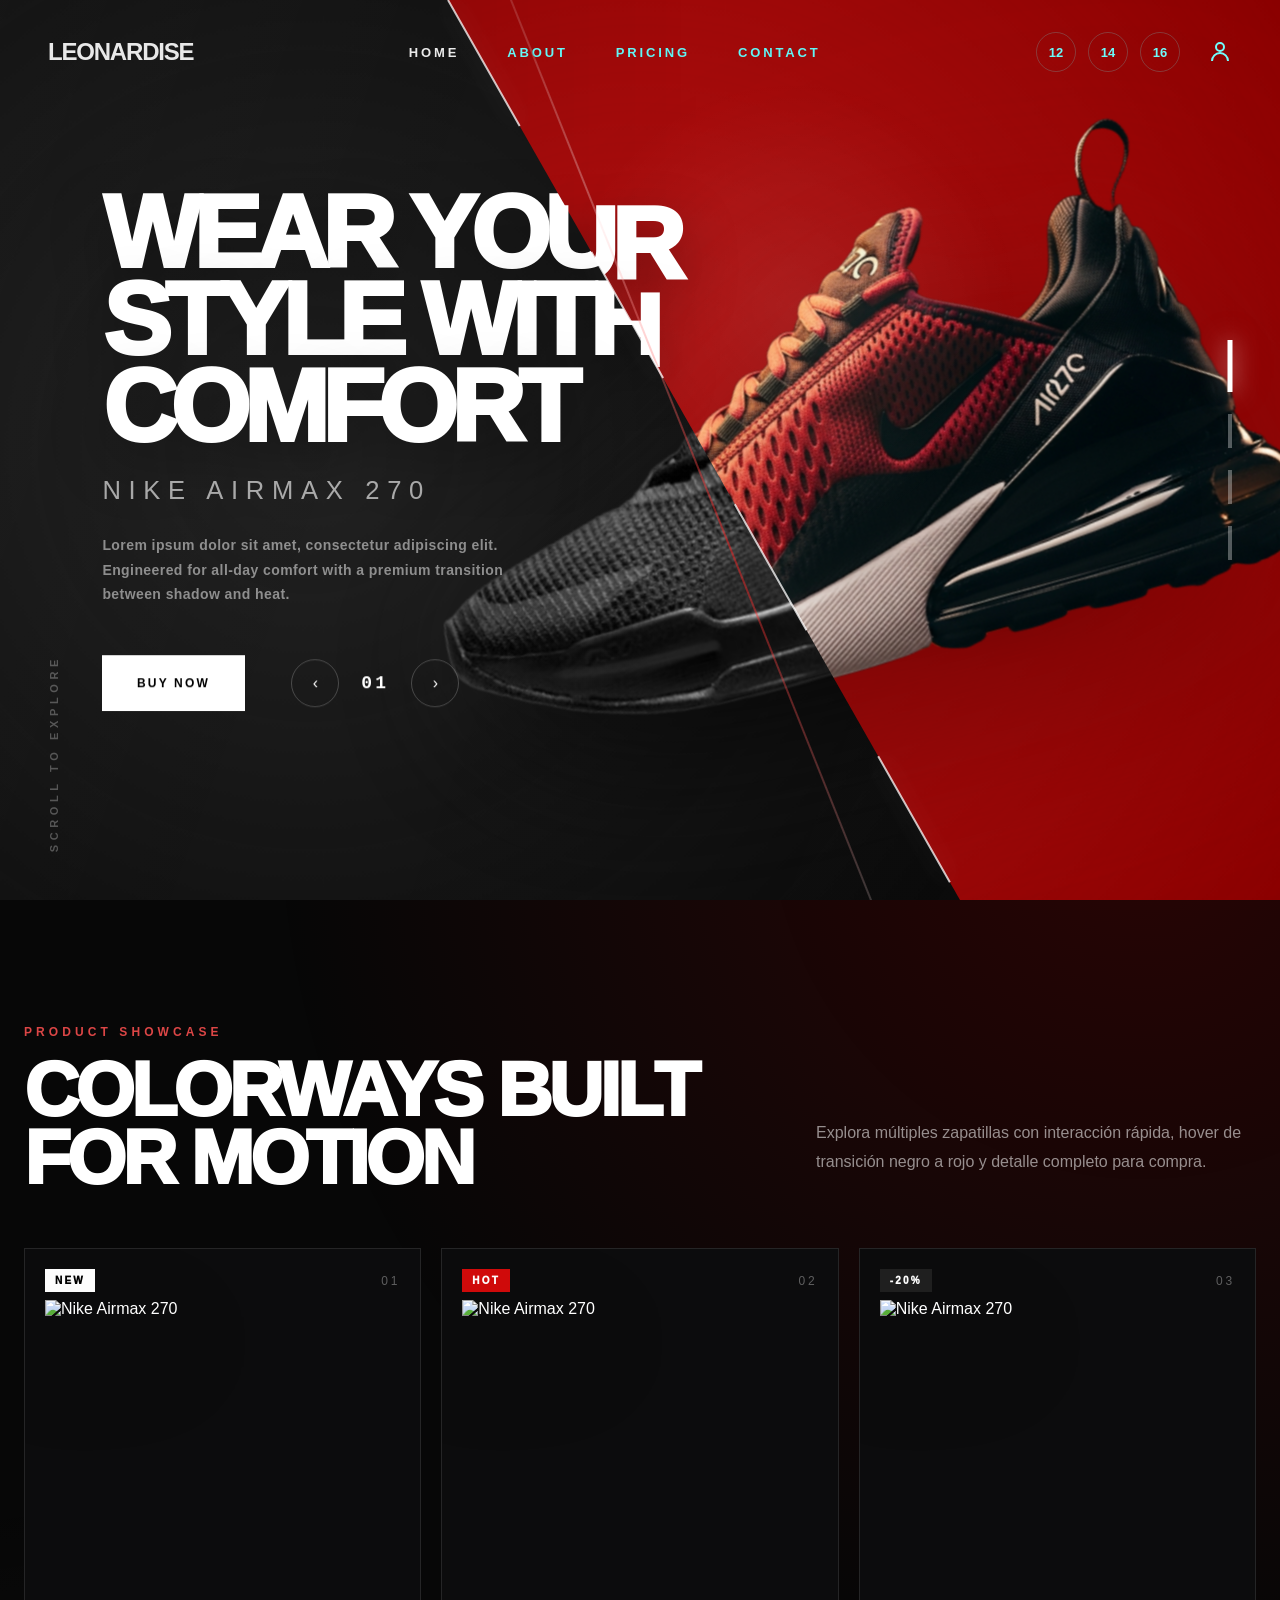
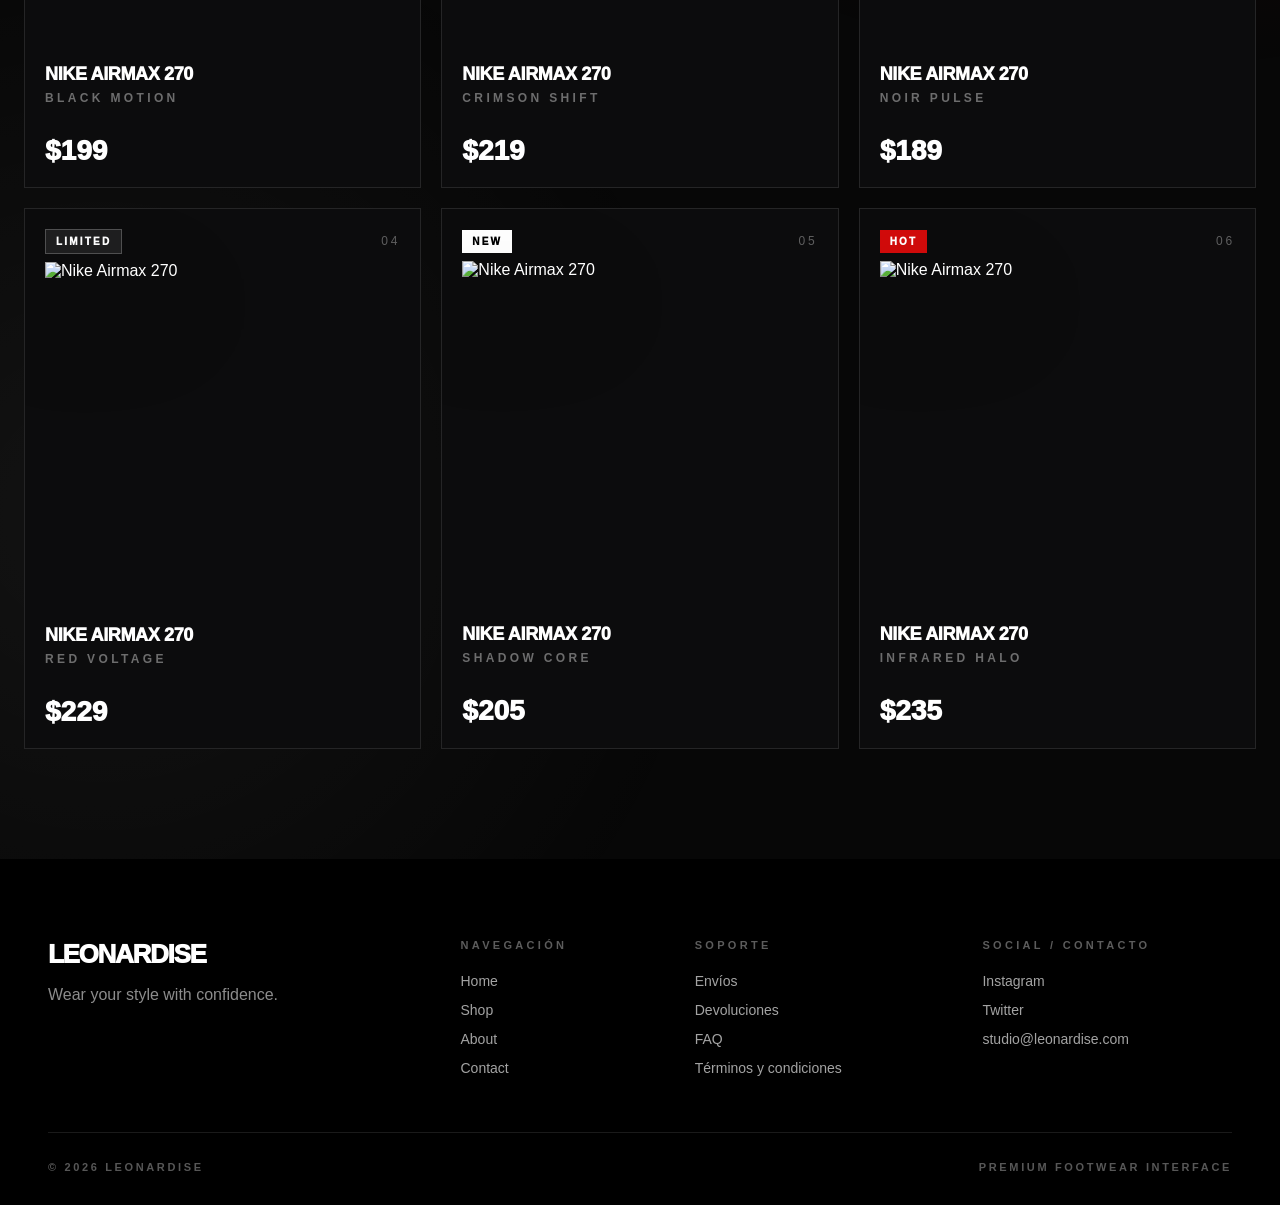
==== commit 57d40f7f: "Update index.html" ====
--- a/index.html
+++ b/index.html
@@ -28,7 +28,7 @@
               </div>
             </div>
           </div>
-          <div class="hero-shoe-wrap"><img class="hero-shoe" src="assets/images/black-sneaker.png" alt="Black Nike Airmax 270"></div>
+          <div class="hero-shoe-wrap"><img class="hero-shoe" src="black-sneaker.png" alt="Black Nike Airmax 270"></div>
         </div>
         <div class="hero-right">
           <div class="hero-content">
@@ -40,7 +40,7 @@
               <div class="stepper"><span class="circle-btn">‹</span><span class="step">01</span><span class="circle-btn">›</span></div>
             </div>
           </div>
-          <div class="hero-shoe-wrap"><img class="hero-shoe" src="assets/images/red-sneaker.png" alt="Red Nike Airmax 270"></div>
+          <div class="hero-shoe-wrap"><img class="hero-shoe" src="red-sneaker.png" alt="Red Nike Airmax 270"></div>
         </div>
       </div>
       <svg class="slice-line" preserveAspectRatio="none"><line x1="35%" y1="0" x2="75%" y2="100%" stroke="white" stroke-width="2"></line></svg>
